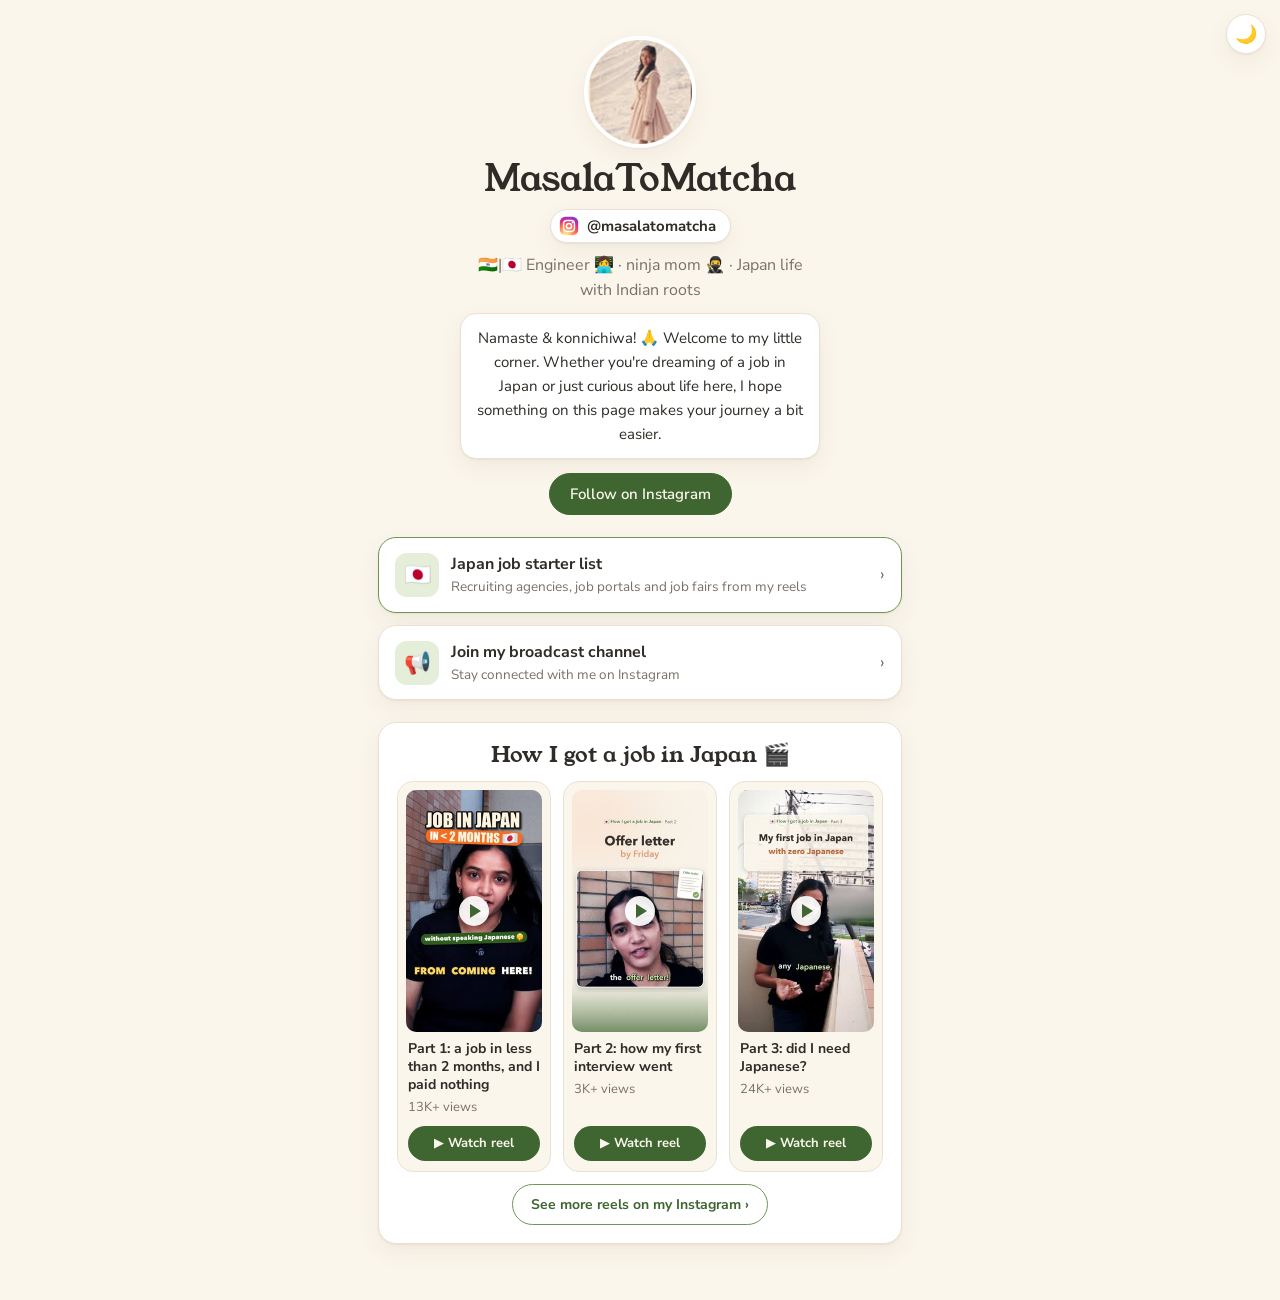
==== index.html @ 7d82dd06 "Handle as a pill with the Instagram icon; refresh cached styles Co-Authored-By: Claude Opus 5.5 <nor" ====
<!doctype html>
<html lang="en">
<head>
<meta charset="utf-8">
<meta name="viewport" content="width=device-width, initial-scale=1">
<title>MasalaToMatcha · Links</title>
<meta name="description" content="Indian engineer and ninja mom in Japan. Japan job starter list, my broadcast channel and my reels.">
<meta property="og:title" content="MasalaToMatcha">
<meta property="og:description" content="Japan job starter list · broadcast channel · my reels">
<meta property="og:image" content="avatar.jpg">
<link rel="icon" href="avatar.jpg">
<link rel="preconnect" href="https://fonts.googleapis.com">
<link rel="preconnect" href="https://fonts.gstatic.com" crossorigin>
<link rel="stylesheet" href="https://fonts.googleapis.com/css2?family=Nunito+Sans:opsz,wght@6..12,400;6..12,600;6..12,700&family=Young+Serif&display=swap">
<script>try { if (localStorage.getItem("theme") === "dark") document.documentElement.dataset.theme = "dark"; } catch {}</script>
<link rel="stylesheet" href="style.css?v=3">
<script src="analytics.js" defer></script>
</head>
<body>
<main class="page">
  <header class="hero">
    <img class="avatar" src="avatar.jpg" alt="MasalaToMatcha" width="112" height="112">
    <h1>MasalaToMatcha</h1>
    <a class="handle" href="https://www.instagram.com/masalatomatcha/"><svg class="ig" viewBox="0 0 24 24" width="20" height="20" aria-hidden="true"><defs><radialGradient id="igg" cx="30%" cy="107%" r="150%"><stop offset="0" stop-color="#fdf497"/><stop offset=".05" stop-color="#fdf497"/><stop offset=".45" stop-color="#fd5949"/><stop offset=".6" stop-color="#d6249f"/><stop offset=".9" stop-color="#285AEB"/></radialGradient></defs><rect x="1" y="1" width="22" height="22" rx="6.5" fill="url(#igg)"/><rect x="5.5" y="5.5" width="13" height="13" rx="4" fill="none" stroke="#fff" stroke-width="1.8"/><circle cx="12" cy="12" r="3.1" fill="none" stroke="#fff" stroke-width="1.8"/><circle cx="16.1" cy="7.9" r="1" fill="#fff"/></svg><span>@masalatomatcha</span></a>
    <p class="tagline">🇮🇳|🇯🇵 Engineer 👩‍💻 · ninja mom 🥷 · Japan life with Indian roots</p>
    <p class="welcome">Namaste &amp; konnichiwa! 🙏 Welcome to my little corner. Whether you're dreaming of a job in
      Japan or just curious about life here, I hope something on this page makes your journey a bit easier.</p>
    <div class="actions">
      <a class="btn primary" href="https://www.instagram.com/masalatomatcha/">Follow on Instagram</a>
    </div>
  </header>

  <nav class="links" aria-label="Links">
    <a class="link feature" href="jobs.html">
      <span class="ico" aria-hidden="true">🇯🇵</span>
      <span><b>Japan job starter list</b><span>Recruiting agencies, job portals and job fairs from my reels</span></span>
      <span class="go" aria-hidden="true">›</span>
    </a>
    <a class="link" id="channel-link" href="https://www.instagram.com/channel/Rrvq-1swxfAt-TYS/">
      <span class="ico" aria-hidden="true">📢</span>
      <span><b>Join my broadcast channel</b><span>Stay connected with me on Instagram</span></span>
      <span class="go" aria-hidden="true">›</span>
    </a>
  </nav>

  <section class="card series" aria-labelledby="series-title">
    <h2 id="series-title">How I got a job in Japan 🎬</h2>
    <div class="reels poster">
      <a class="reel" href="https://www.instagram.com/reel/DeWdQTxzWyj/">
        <span class="thumb"><img src="reels/DeWdQTxzWyj.jpg" alt="" loading="lazy" width="72" height="128"><span class="play"></span></span>
        <span class="meta"><b>Part 1: a job in less than 2 months, and I paid nothing</b><span class="views">13K+ views</span><span class="watch">▶ Watch reel</span></span>
      </a>
      <a class="reel" href="https://www.instagram.com/reel/DeY-a5KzJt8/">
        <span class="thumb"><img src="reels/DeY-a5KzJt8.jpg" alt="" loading="lazy" width="72" height="128"><span class="play"></span></span>
        <span class="meta"><b>Part 2: how my first interview went</b><span class="views">3K+ views</span><span class="watch">▶ Watch reel</span></span>
      </a>
      <a class="reel" href="https://www.instagram.com/reel/DeblXfXzBxU/">
        <span class="thumb"><img src="reels/DeblXfXzBxU.jpg" alt="" loading="lazy" width="72" height="128"><span class="play"></span></span>
        <span class="meta"><b>Part 3: did I need Japanese?</b><span class="views">24K+ views</span><span class="watch">▶ Watch reel</span></span>
      </a>
    </div>
    <a class="more-reels" href="https://www.instagram.com/masalatomatcha/reels/">See more reels on my Instagram ›</a>
  </section>

</main>
<button class="theme" type="button" id="theme" aria-label="Switch to dark mode">🌙</button>
<script>
  // Light by default; the button switches to dark and back, remembered on this device.
  const themeBtn = document.getElementById("theme");
  const showTheme = () => { const dark = document.documentElement.dataset.theme === "dark";
    themeBtn.textContent = dark ? "☀️" : "🌙"; themeBtn.setAttribute("aria-label", dark ? "Switch to light mode" : "Switch to dark mode"); };
  themeBtn.addEventListener("click", () => {
    const dark = document.documentElement.dataset.theme !== "dark";
    if (dark) document.documentElement.dataset.theme = "dark"; else delete document.documentElement.dataset.theme;
    try { localStorage.setItem("theme", dark ? "dark" : "light"); } catch {}
    showTheme();
  });
  showTheme();
</script>
</body>
</html>
---- style.css ----
/* MasalaToMatcha link pages. Her brand: cream paper, white cards, sage and peach, soft and calm. */
:root {
  --paper: #FBF6EC;
  --card: #FFFFFF;
  --ink: #2F2B27;
  --muted: #7A7067;
  --line: #EAE1D3;
  --sage: #6E9656;
  --sage-deep: #3F6630;
  --sage-soft: #E4EED9;
  --peach: #E8935F;
  --peach-deep: #B5602E;
  --peach-soft: #FBE6D8;
  --shadow: 0 1px 2px rgba(80, 60, 30, .06), 0 8px 22px rgba(80, 60, 30, .07);
  --f-body: "Avenir Next", "Nunito Sans", "Segoe UI", system-ui, sans-serif;
  --f-display: "Young Serif", Georgia, serif;
  color-scheme: light;
}
/* light by default; the toggle sets data-theme="dark" */
:root[data-theme="dark"] {
  --paper: #1C1F1A; --card: #262A23; --ink: #EFE9DF; --muted: #A89F93; --line: #383D33;
  --sage: #94BC79; --sage-deep: #B9D8A3; --sage-soft: #2E3A27; --peach: #F0A877; --peach-deep: #F5BE98;
  --peach-soft: #3D2E24; --shadow: 0 1px 2px rgba(0, 0, 0, .35); color-scheme: dark;
}
* { box-sizing: border-box; }
html { -webkit-text-size-adjust: 100%; }
body { margin: 0; background: var(--paper); color: var(--ink); font: 16px/1.55 var(--f-body); }
a { color: var(--sage-deep); }
:focus-visible { outline: 2px solid var(--sage); outline-offset: 3px; border-radius: 6px; }
.page { max-width: 560px; margin: 0 auto; padding: 36px 18px 56px; display: grid; gap: 22px; }
.page.wide { max-width: 760px; }
h1, h2, h3 { margin: 0; text-wrap: balance; }
h1 { font: 400 clamp(28px, 7vw, 36px)/1.15 var(--f-display); }
h2 { font: 400 22px/1.25 var(--f-display); }
h3 { font-size: 16px; }
p { margin: 0; }
.muted { color: var(--muted); }
.small { font-size: 14px; }
.eyebrow { font-size: 12px; font-weight: 700; letter-spacing: .08em; text-transform: uppercase; color: var(--muted); }

/* profile header */
.hero { display: grid; justify-items: center; text-align: center; gap: 10px; }
.avatar { width: 112px; height: 112px; border-radius: 50%; object-fit: cover; border: 4px solid var(--card); box-shadow: var(--shadow); }
.handle { display: inline-flex; align-items: center; gap: 8px; padding: 6px 14px 6px 8px; border-radius: 999px;
  background: var(--card); border: 1px solid var(--line); box-shadow: var(--shadow);
  color: var(--ink); font-weight: 700; font-size: 15px; line-height: 1; text-decoration: none; }
.handle:hover { border-color: var(--sage); }
.handle .ig { flex: none; display: block; }
.tagline { color: var(--muted); max-width: 34ch; }
.welcome { max-width: 40ch; font-size: 15px; line-height: 1.6; background: var(--card); border: 1px solid var(--line);
  border-radius: 16px; padding: 12px 16px; box-shadow: var(--shadow); }

/* link buttons */
.links { display: grid; gap: 12px; }
.link { display: grid; grid-template-columns: 44px 1fr auto; align-items: center; gap: 12px; padding: 14px 16px; background: var(--card);
  border: 1px solid var(--line); border-radius: 18px; box-shadow: var(--shadow); text-decoration: none; color: var(--ink);
  transition: transform .15s ease, border-color .15s ease; }
.link:hover { transform: translateY(-1px); border-color: var(--sage); }
@media (prefers-reduced-motion: reduce) { .link { transition: none; } .link:hover { transform: none; } }
.link .ico { width: 44px; height: 44px; border-radius: 12px; display: grid; place-items: center; font-size: 22px; background: var(--sage-soft); }
.link.peach .ico { background: var(--peach-soft); }
.link b { display: block; font-size: 16px; color: var(--ink); }
.link span { display: block; font-size: 13.5px; color: var(--muted); }
.link .go { color: var(--muted); font-size: 18px; }
.theme { position: fixed; top: max(14px, env(safe-area-inset-top, 0px)); right: max(14px, env(safe-area-inset-right, 0px));
  width: 40px; height: 40px; border-radius: 50%; border: 1px solid var(--line); background: var(--card); color: var(--ink);
  font-size: 18px; cursor: pointer; box-shadow: var(--shadow); display: grid; place-items: center; z-index: 5; }
.theme:hover { border-color: var(--sage); }
.link.feature { border-color: var(--sage); }

.copy { display: flex; flex-wrap: wrap; align-items: center; justify-content: center; gap: 8px; font-size: 14px; }
.copy code { font: 600 14px/1 var(--f-body); background: var(--card); border: 1px solid var(--line); padding: 7px 10px; border-radius: 10px; user-select: all; }
.btn { border: 1px solid var(--line); background: var(--card); color: var(--ink); border-radius: 999px; padding: 7px 14px; font: 600 14px var(--f-body); cursor: pointer; }
.btn:hover { border-color: var(--sage); }
.actions { display: flex; flex-wrap: wrap; justify-content: center; gap: 10px; margin-top: 4px; }
.actions .btn { padding: 10px 20px; font-size: 15px; text-decoration: none; }
.btn.primary { background: var(--sage-deep); border-color: var(--sage-deep); color: var(--paper); }
.btn.primary:hover { filter: brightness(1.08); }
footer { text-align: center; font-size: 13px; color: var(--muted); }

/* content pages */
.back { font-size: 14px; text-decoration: none; }
.card { background: var(--card); border: 1px solid var(--line); border-radius: 18px; padding: 18px; box-shadow: var(--shadow); display: grid; gap: 12px; }
.rules { margin: 0; padding-left: 20px; display: grid; gap: 8px; }
.list { list-style: none; margin: 0; padding: 0; display: grid; }
.list li { display: grid; grid-template-columns: 1fr auto; gap: 4px 12px; padding: 11px 0; border-top: 1px solid var(--line); align-items: baseline; }
.list li:first-child { border-top: 0; padding-top: 0; }
.list .note { grid-column: 1 / -1; font-size: 14px; color: var(--muted); }
.list a { font-weight: 600; text-decoration: none; }
.list a:hover { text-decoration: underline; }
.tag { font-size: 12px; font-weight: 700; border-radius: 999px; padding: 2px 9px; white-space: nowrap; background: var(--sage-soft); color: var(--sage-deep); }
.tag.peach { background: var(--peach-soft); color: var(--peach-deep); }
.callout { border-left: 4px solid var(--peach); background: var(--peach-soft); border-radius: 12px; padding: 12px 14px; font-size: 15px; }

/* media kit */
.stats { display: grid; grid-template-columns: repeat(auto-fit, minmax(140px, 1fr)); gap: 1px; background: var(--line); border: 1px solid var(--line); border-radius: 18px; overflow: hidden; }
.stat { background: var(--card); padding: 14px 16px; display: grid; gap: 2px; }
.stat .v { font: 400 28px/1.1 var(--f-display); font-variant-numeric: tabular-nums; }
.stat .l { font-size: 13px; color: var(--muted); }
.grid2 { display: grid; grid-template-columns: repeat(auto-fit, minmax(min(100%, 300px), 1fr)); gap: 16px; }
.chips { display: flex; flex-wrap: wrap; gap: 8px; }
.chips span { background: var(--sage-soft); color: var(--sage-deep); border-radius: 999px; padding: 5px 12px; font-size: 14px; font-weight: 600; }
.top { list-style: none; margin: 0; padding: 0; display: grid; gap: 8px; }
.top li { display: grid; grid-template-columns: 1fr auto; gap: 10px; align-items: baseline; }
.top b { font-variant-numeric: tabular-nums; }

/* reel cards: thumbnail + play, title, views, a clear Watch button */
.reels { display: grid; grid-template-columns: repeat(auto-fill, minmax(min(100%, 230px), 1fr)); gap: 12px; }
.reel { display: grid; grid-template-columns: 72px 1fr; gap: 12px; align-items: center; padding: 10px; border-radius: 16px;
  background: var(--paper); border: 1px solid var(--line); text-decoration: none; color: var(--ink);
  transition: transform .15s ease, border-color .15s ease; }
.reel:hover { transform: translateY(-1px); border-color: var(--sage); }
@media (prefers-reduced-motion: reduce) { .reel { transition: none; } .reel:hover { transform: none; } }
.reel .thumb { position: relative; width: 72px; aspect-ratio: 9 / 16; border-radius: 10px; overflow: hidden; background: var(--line); }
.reel .thumb img { width: 100%; height: 100%; object-fit: cover; display: block; }
.reel .play { position: absolute; inset: 0; display: grid; place-items: center; }
.reel .play::before { content: ""; width: 30px; height: 30px; border-radius: 50%; background: rgba(255, 255, 255, .92);
  box-shadow: 0 2px 8px rgba(0, 0, 0, .25); }
.reel .play::after { content: ""; position: absolute; border-style: solid; border-width: 7px 0 7px 11px;
  border-color: transparent transparent transparent #3F6630; margin-left: 3px; }
.reel .meta { display: grid; gap: 4px; min-width: 0; }
.reel b { font-size: 15px; line-height: 1.3; color: var(--ink); }
.reel .views { font-size: 13px; color: var(--muted); }
.reel .watch { justify-self: start; margin-top: 2px; background: var(--sage-deep); color: var(--paper); border-radius: 999px;
  padding: 5px 12px; font-size: 13px; font-weight: 700; }
.watch-label { font-size: 12px; font-weight: 700; letter-spacing: .08em; text-transform: uppercase; color: var(--muted); }
.series h2 { text-align: center; }

/* rows of several reels: poster cards (cover on top). Phones: a row you swipe; wider screens: 3 across */
.reel .watch { white-space: nowrap; }
.reels.poster { grid-template-columns: none; grid-auto-flow: column; grid-auto-columns: minmax(148px, 46%);
  overflow-x: auto; scroll-snap-type: x mandatory; padding-bottom: 6px; scrollbar-width: thin; }
.reels.poster .reel { grid-template-columns: 1fr; grid-template-rows: auto 1fr; align-items: stretch; gap: 8px; padding: 8px; scroll-snap-align: start; min-width: 0; }
.reels.poster .reel .thumb { width: 100%; }
.reels.poster .reel .meta { display: flex; flex-direction: column; gap: 3px; padding: 0 2px 2px; }
.reels.poster .reel b { font-size: 14px; }
.reels.poster .reel .watch { align-self: stretch; text-align: center; margin-top: auto; padding: 7px 8px; overflow: hidden; text-overflow: ellipsis; }
.reels.poster .reel .views { margin-bottom: 6px; }
@media (min-width: 560px) {
  .reels.poster { grid-auto-flow: row; grid-template-columns: repeat(3, 1fr); grid-auto-columns: auto; overflow: visible; padding-bottom: 0; }
}
.more-reels { justify-self: center; display: inline-flex; align-items: center; gap: 6px; padding: 9px 18px; border-radius: 999px;
  border: 1px solid var(--sage); color: var(--sage-deep); background: var(--card); font-weight: 700; font-size: 14px; text-decoration: none; }
.more-reels:hover { background: var(--sage-soft); }
.series { justify-items: stretch; }
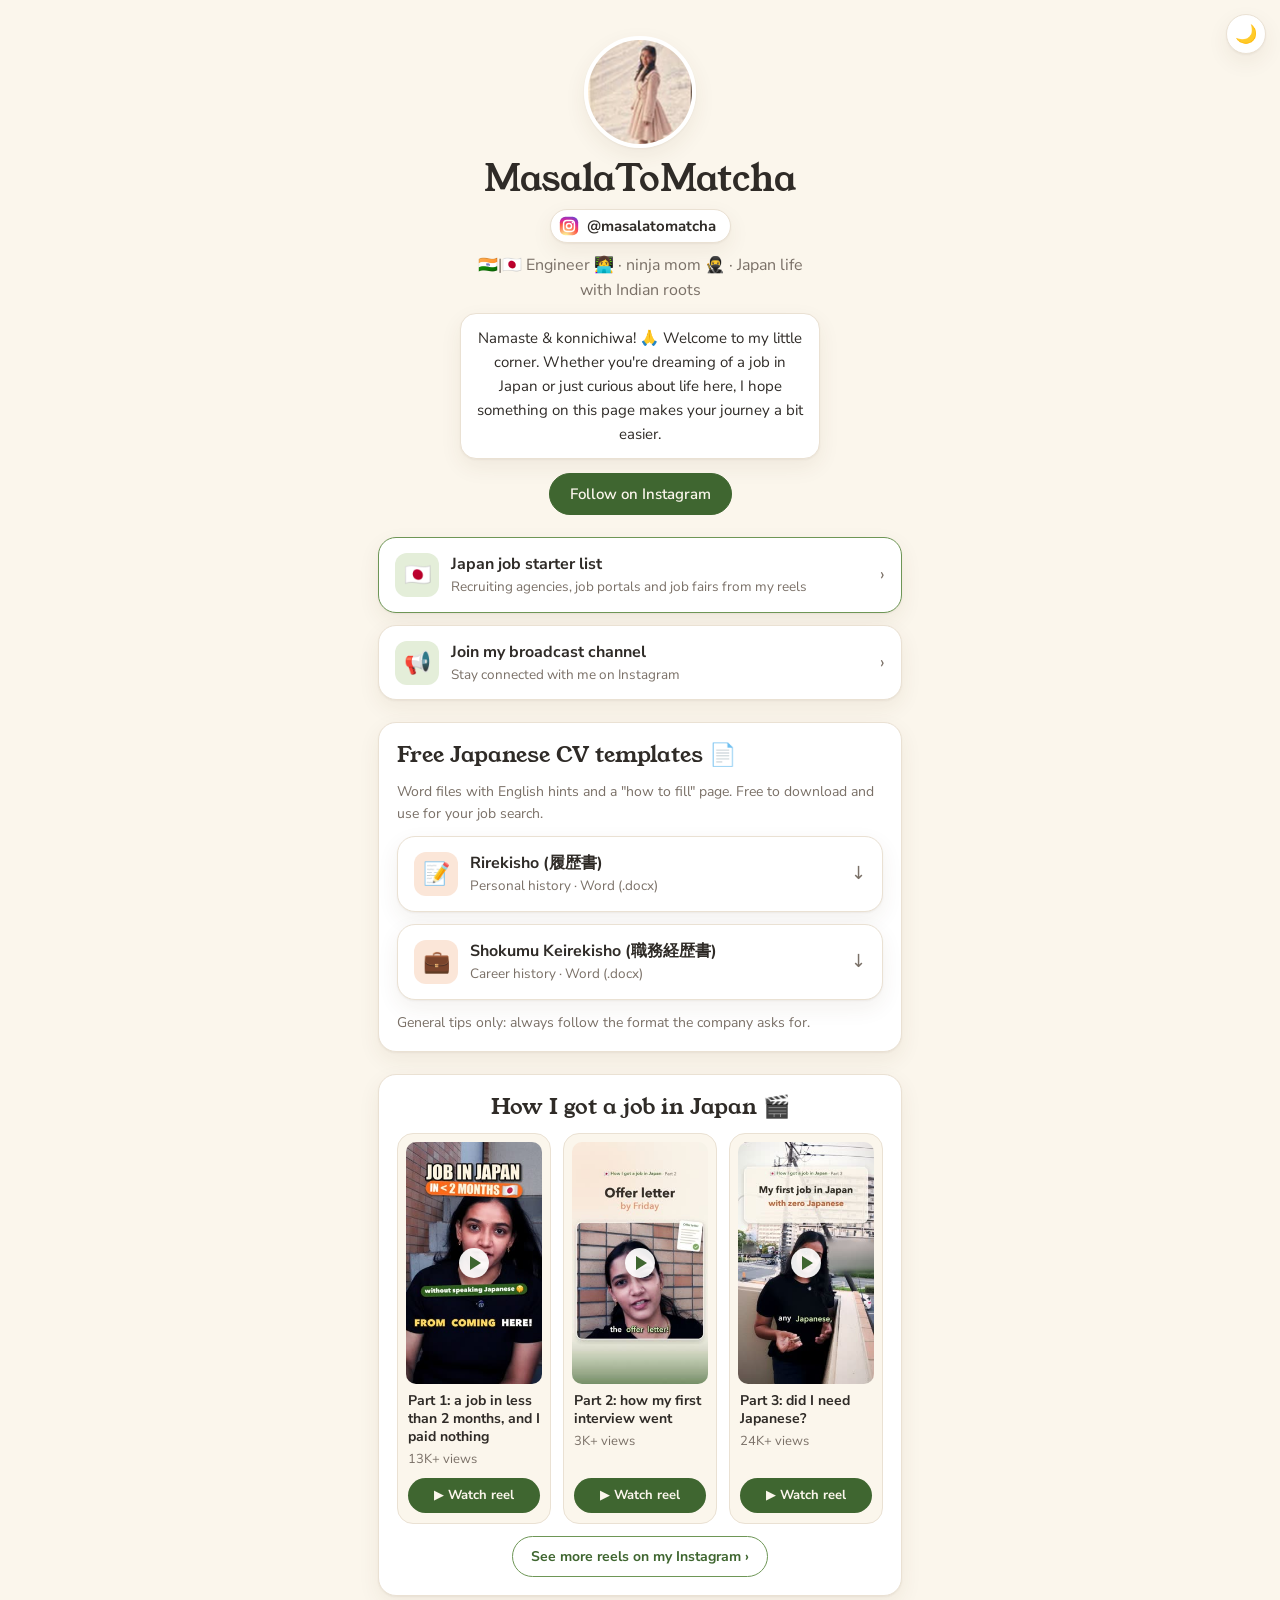
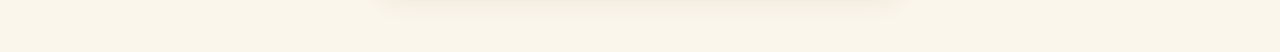
==== commit 00bc3027: "Add free Japanese CV templates (Rirekisho, Shokumu Keirekisho) as Word downloads Co-Authored-By: Cla" ====
--- a/index.html
+++ b/index.html
@@ -4,7 +4,7 @@
 <meta charset="utf-8">
 <meta name="viewport" content="width=device-width, initial-scale=1">
 <title>MasalaToMatcha · Links</title>
-<meta name="description" content="Indian engineer and ninja mom in Japan. Japan job starter list, my broadcast channel and my reels.">
+<meta name="description" content="Indian engineer and ninja mom in Japan. Free Japanese CV templates, Japan job starter list, my broadcast channel and my reels.">
 <meta property="og:title" content="MasalaToMatcha">
 <meta property="og:description" content="Japan job starter list · broadcast channel · my reels">
 <meta property="og:image" content="avatar.jpg">
@@ -13,8 +13,8 @@
 <link rel="preconnect" href="https://fonts.gstatic.com" crossorigin>
 <link rel="stylesheet" href="https://fonts.googleapis.com/css2?family=Nunito+Sans:opsz,wght@6..12,400;6..12,600;6..12,700&family=Young+Serif&display=swap">
 <script>try { if (localStorage.getItem("theme") === "dark") document.documentElement.dataset.theme = "dark"; } catch {}</script>
-<link rel="stylesheet" href="style.css?v=3">
-<script src="analytics.js" defer></script>
+<link rel="stylesheet" href="style.css?v=5">
+<script src="analytics.js?v=2" defer></script>
 </head>
 <body>
 <main class="page">
@@ -42,6 +42,24 @@
       <span class="go" aria-hidden="true">›</span>
     </a>
   </nav>
+
+  <section class="card" aria-labelledby="cv-title">
+    <h2 id="cv-title">Free Japanese CV templates 📄</h2>
+    <p class="muted small">Word files with English hints and a "how to fill" page. Free to download and use for your job search.</p>
+    <div class="links">
+      <a class="link peach" href="templates/Rirekisho-template-masalatomatcha.docx" download="Rirekisho_履歴書_template_masalatomatcha.docx">
+        <span class="ico" aria-hidden="true">📝</span>
+        <span><b>Rirekisho (履歴書)</b><span>Personal history · Word (.docx)</span></span>
+        <span class="go" aria-hidden="true">↓</span>
+      </a>
+      <a class="link peach" href="templates/Shokumu-Keirekisho-template-masalatomatcha.docx" download="Shokumu-Keirekisho_職務経歴書_template_masalatomatcha.docx">
+        <span class="ico" aria-hidden="true">💼</span>
+        <span><b>Shokumu Keirekisho (職務経歴書)</b><span>Career history · Word (.docx)</span></span>
+        <span class="go" aria-hidden="true">↓</span>
+      </a>
+    </div>
+    <p class="muted small">General tips only: always follow the format the company asks for.</p>
+  </section>
 
   <section class="card series" aria-labelledby="series-title">
     <h2 id="series-title">How I got a job in Japan 🎬</h2>
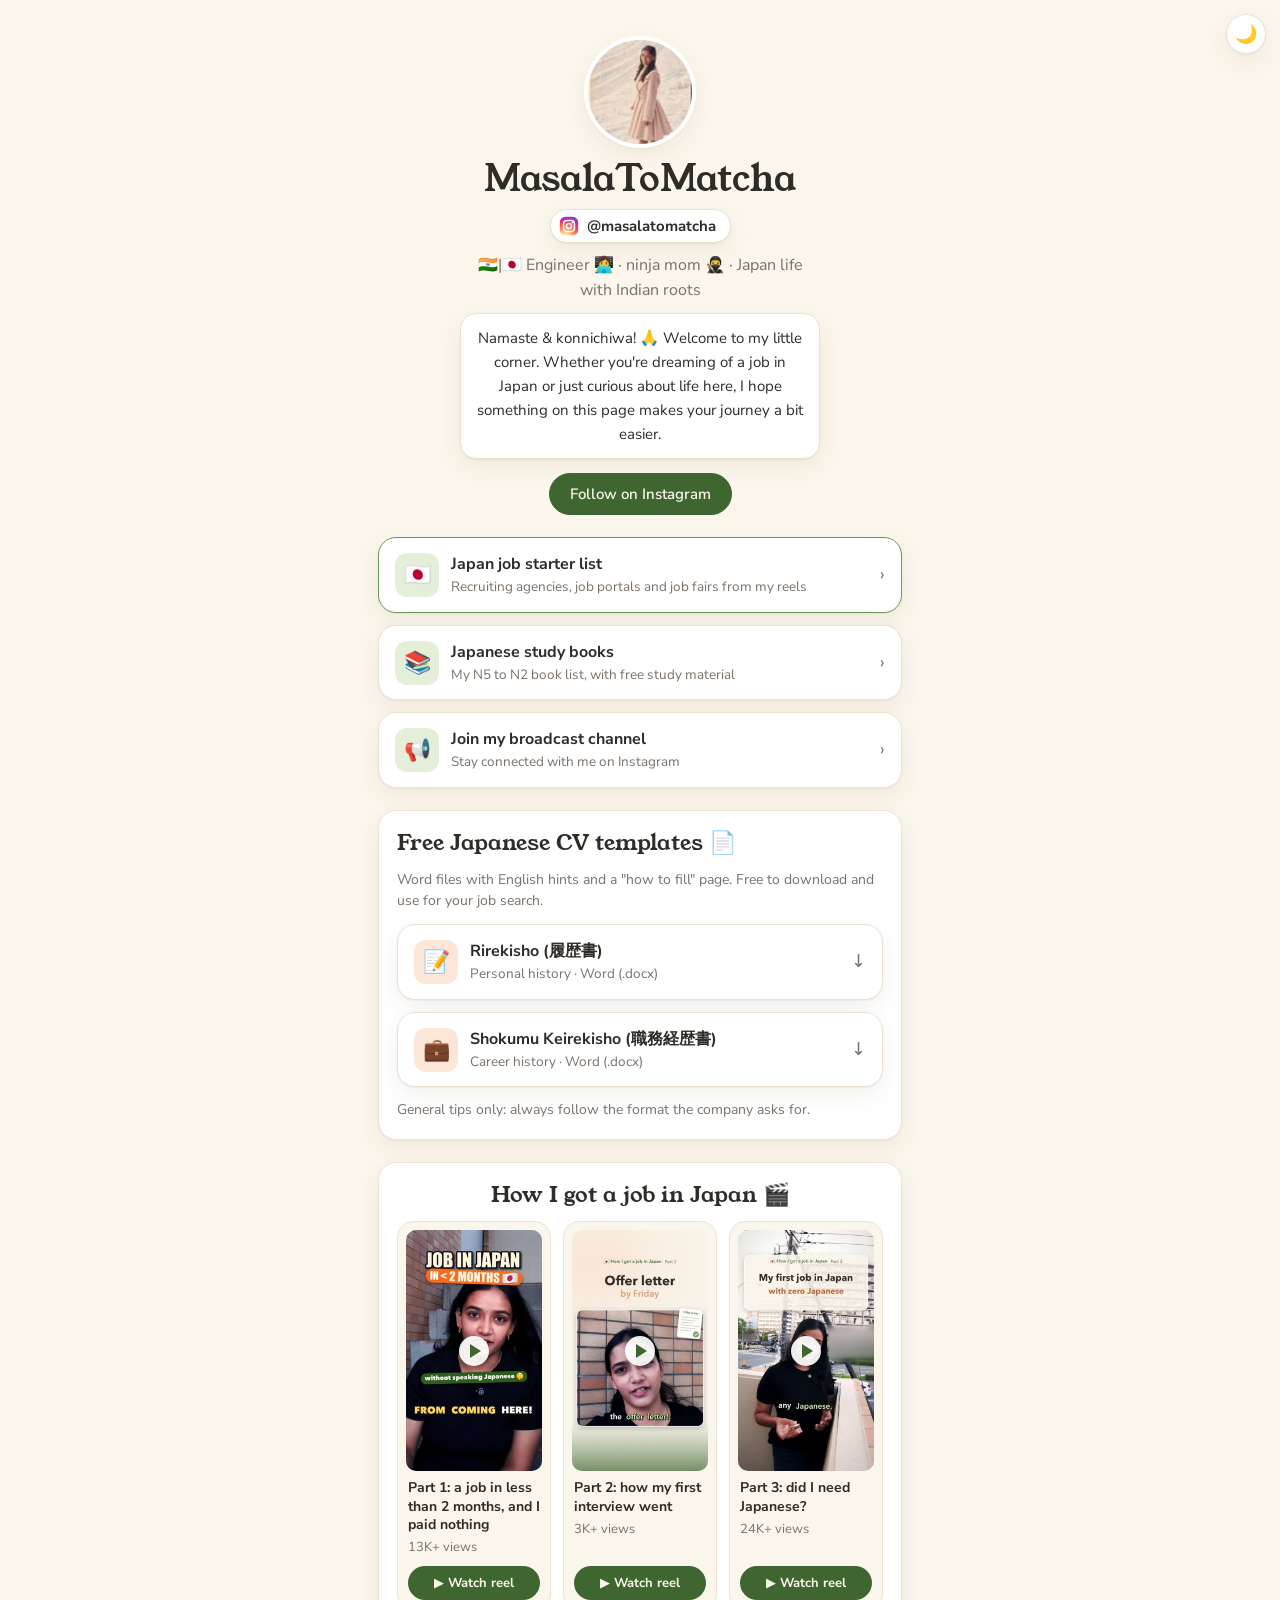
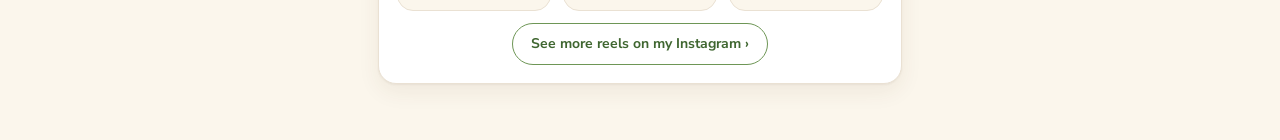
==== commit 9dde26e7: "Add Japanese study books page (N5 to N2) with official links and free material Co-Authored-By: Claud" ====
--- a/index.html
+++ b/index.html
@@ -13,7 +13,7 @@
 <link rel="preconnect" href="https://fonts.gstatic.com" crossorigin>
 <link rel="stylesheet" href="https://fonts.googleapis.com/css2?family=Nunito+Sans:opsz,wght@6..12,400;6..12,600;6..12,700&family=Young+Serif&display=swap">
 <script>try { if (localStorage.getItem("theme") === "dark") document.documentElement.dataset.theme = "dark"; } catch {}</script>
-<link rel="stylesheet" href="style.css?v=5">
+<link rel="stylesheet" href="style.css?v=6">
 <script src="analytics.js?v=2" defer></script>
 </head>
 <body>
@@ -34,6 +34,11 @@
     <a class="link feature" href="jobs.html">
       <span class="ico" aria-hidden="true">🇯🇵</span>
       <span><b>Japan job starter list</b><span>Recruiting agencies, job portals and job fairs from my reels</span></span>
+      <span class="go" aria-hidden="true">›</span>
+    </a>
+    <a class="link" href="studybooks.html">
+      <span class="ico" aria-hidden="true">📚</span>
+      <span><b>Japanese study books</b><span>My N5 to N2 book list, with free study material</span></span>
       <span class="go" aria-hidden="true">›</span>
     </a>
     <a class="link" id="channel-link" href="https://www.instagram.com/channel/Rrvq-1swxfAt-TYS/">
--- a/style.css
+++ b/style.css
@@ -143,3 +143,20 @@
   border: 1px solid var(--sage); color: var(--sage-deep); background: var(--card); font-weight: 700; font-size: 14px; text-decoration: none; }
 .more-reels:hover { background: var(--sage-soft); }
 .series { justify-items: stretch; }
+
+/* study books: one tap-to-open card per level, styled like the link buttons */
+.levels { display: grid; gap: 12px; }
+.level { background: var(--card); border: 1px solid var(--line); border-radius: 18px; box-shadow: var(--shadow); overflow: hidden; }
+.level[open] { border-color: var(--sage); }
+.level summary { list-style: none; display: grid; grid-template-columns: 44px 1fr auto; align-items: center; gap: 12px;
+  padding: 14px 16px; cursor: pointer; }
+.level summary::-webkit-details-marker { display: none; }
+.level summary .ico { width: 44px; height: 44px; border-radius: 12px; display: grid; place-items: center; font-size: 22px; background: var(--sage-soft); }
+.level summary b { display: block; font-size: 16px; }
+.level summary span span { display: block; font-size: 13.5px; color: var(--muted); }
+.level summary .go { color: var(--muted); font-size: 18px; transition: transform .2s ease; }
+.level[open] summary .go { transform: rotate(90deg); }
+@media (prefers-reduced-motion: reduce) { .level summary .go { transition: none; } }
+.level .list { padding: 4px 16px 14px; border-top: 1px solid var(--line); }
+.level .list li:first-child { padding-top: 11px; }
+.level > p { padding: 0 16px 16px; }
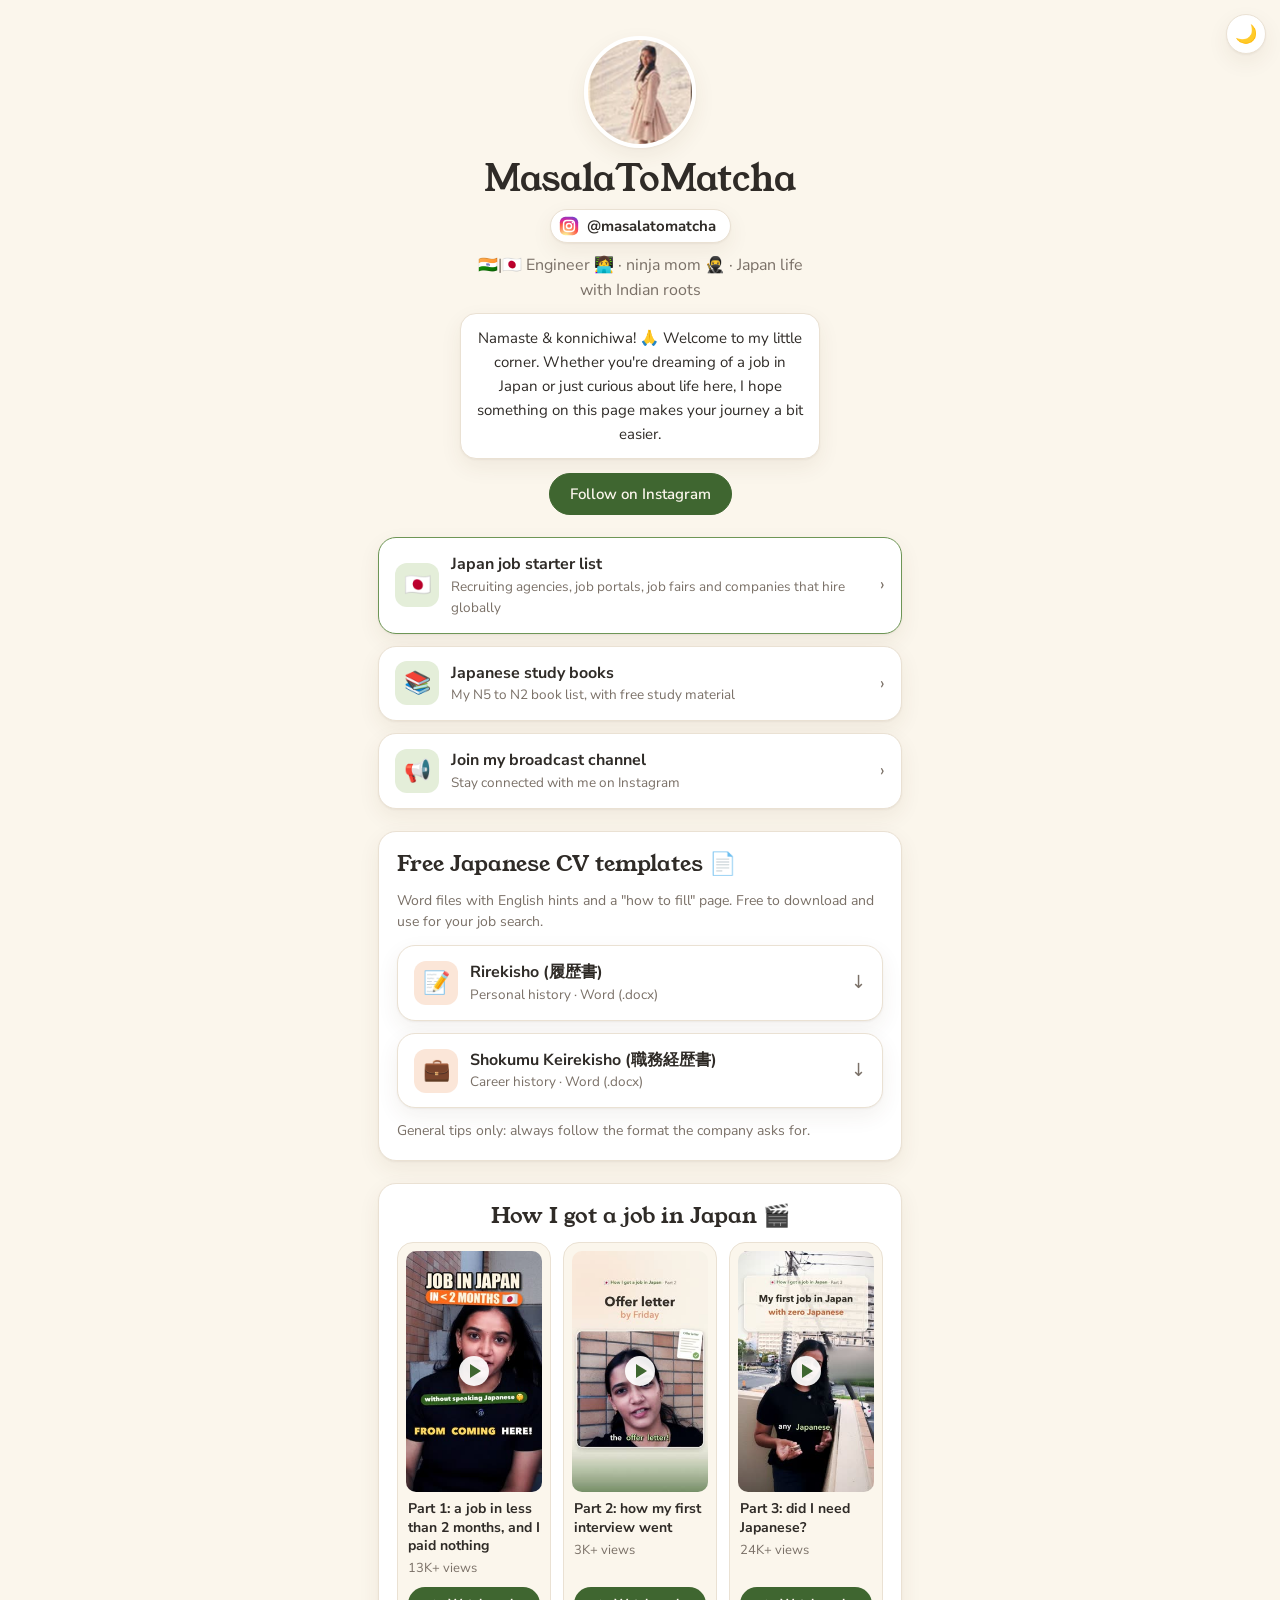
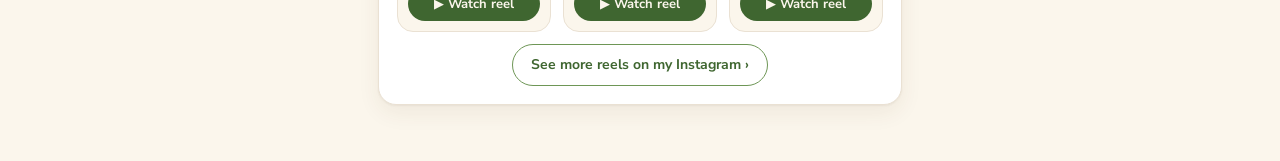
==== commit ae2cc5be: "Add page of companies in Japan that hire globally, linked from the job list Co-Authored-By: Claude O" ====
--- a/index.html
+++ b/index.html
@@ -33,7 +33,7 @@
   <nav class="links" aria-label="Links">
     <a class="link feature" href="jobs.html">
       <span class="ico" aria-hidden="true">🇯🇵</span>
-      <span><b>Japan job starter list</b><span>Recruiting agencies, job portals and job fairs from my reels</span></span>
+      <span><b>Japan job starter list</b><span>Recruiting agencies, job portals, job fairs and companies that hire globally</span></span>
       <span class="go" aria-hidden="true">›</span>
     </a>
     <a class="link" href="studybooks.html">
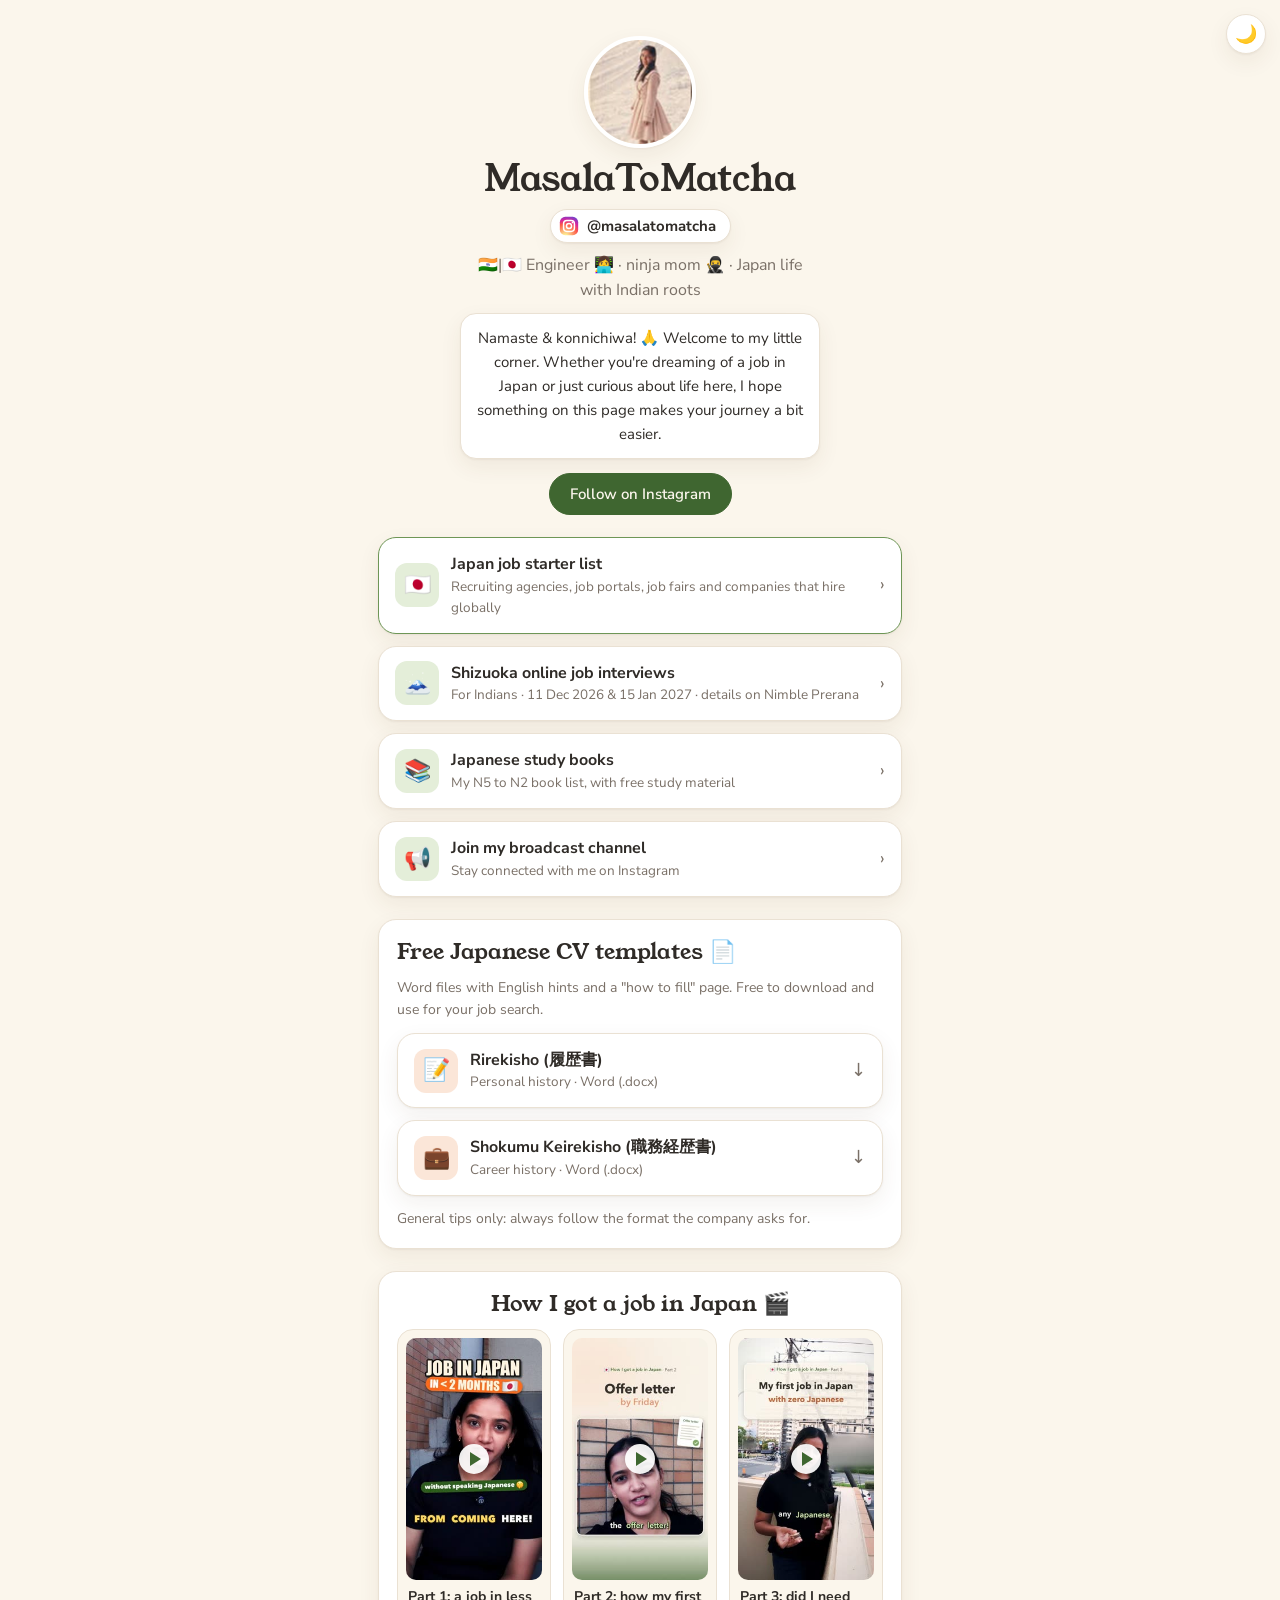
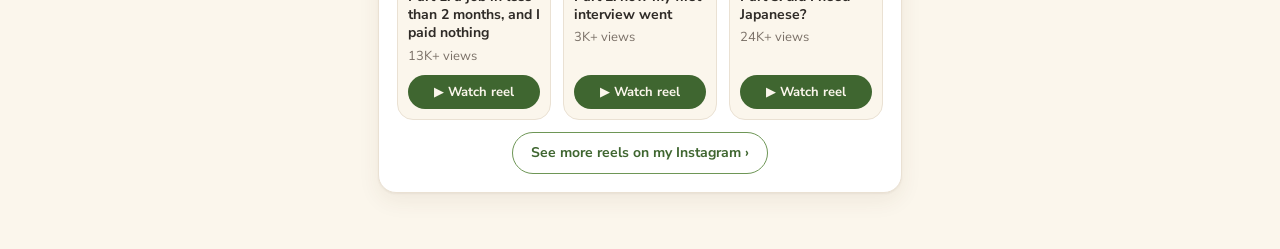
==== commit 28c4bd38: "Add Shizuoka online job interviews link to home page Co-Authored-By: Claude Opus 5.5 <noreply@anthro" ====
--- a/index.html
+++ b/index.html
@@ -34,6 +34,11 @@
     <a class="link feature" href="jobs.html">
       <span class="ico" aria-hidden="true">🇯🇵</span>
       <span><b>Japan job starter list</b><span>Recruiting agencies, job portals, job fairs and companies that hire globally</span></span>
+      <span class="go" aria-hidden="true">›</span>
+    </a>
+    <a class="link" href="https://nimbleprerana.com/shizuoka-japan-online-job-interviews-indians-2026-2027/">
+      <span class="ico" aria-hidden="true">🗻</span>
+      <span><b>Shizuoka online job interviews</b><span>For Indians · 11 Dec 2026 &amp; 15 Jan 2027 · details on Nimble Prerana</span></span>
       <span class="go" aria-hidden="true">›</span>
     </a>
     <a class="link" href="studybooks.html">
